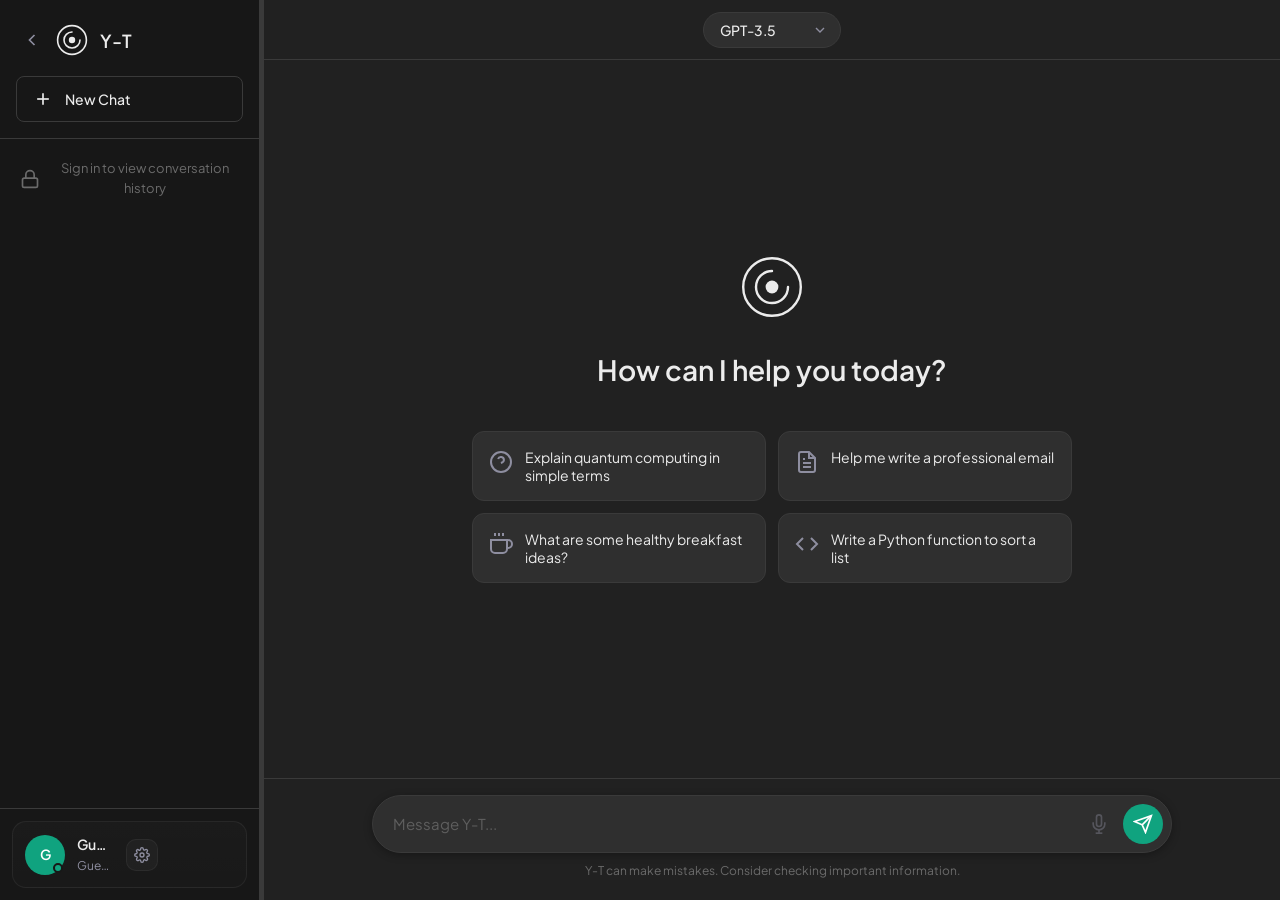
==== chat.html @ 51014985 "Initial commit for yt-101 project" ====
<!DOCTYPE html>
<html lang="en">

<head>
    <meta charset="UTF-8">
    <meta name="viewport" content="width=device-width, initial-scale=1.0">
    <title>Y-T - Your Intelligent Assistant</title>
    <link rel="stylesheet" href="styles.css">
    <link rel="preconnect" href="https://fonts.googleapis.com">
    <link rel="preconnect" href="https://fonts.gstatic.com" crossorigin>
    <link href="https://fonts.googleapis.com/css2?family=Inter:wght@300;400;500;600;700&display=swap" rel="stylesheet">
</head>

<body>
    <div class="chat-container">
        <!-- Sidebar -->
        <aside id="sidebar" class="sidebar">
            <div class="sidebar-header">
                <div class="sidebar-top-row">
                    <button id="close-sidebar" class="btn-icon close-sidebar-btn" title="Close sidebar">
                        <svg width="20" height="20" viewBox="0 0 24 24" fill="none" stroke="currentColor"
                            stroke-width="2">
                            <polyline points="15 18 9 12 15 6"></polyline>
                        </svg>
                    </button>
                    <div class="logo">
                        <svg width="32" height="32" viewBox="0 0 40 40" fill="none">
                            <circle cx="20" cy="20" r="18" stroke="currentColor" stroke-width="2" />
                            <path d="M20 10C14.48 10 10 14.48 10 20C10 25.52 14.48 30 20 30C25.52 30 30 25.52 30 20"
                                stroke="currentColor" stroke-width="2" stroke-linecap="round" />
                            <circle cx="20" cy="20" r="4" fill="currentColor" />
                        </svg>
                        <span>Y-T</span>
                    </div>
                </div>
                <button id="new-chat-btn" class="btn btn-new-chat">
                    <svg width="20" height="20" viewBox="0 0 24 24" fill="none" stroke="currentColor" stroke-width="2">
                        <line x1="12" y1="5" x2="12" y2="19"></line>
                        <line x1="5" y1="12" x2="19" y2="12"></line>
                    </svg>
                    <span>New Chat</span>
                </button>
            </div>

            <div class="sidebar-conversations" id="conversations-list">
                <!-- Conversations will be dynamically inserted here -->
            </div>

            <div class="sidebar-footer">
                <div class="user-profile">
                    <div class="user-profile-main">
                        <div class="avatar-container">
                            <div class="avatar" id="user-avatar">
                                <span id="avatar-initials">U</span>
                            </div>
                            <div class="status-indicator online"></div>
                        </div>
                        <div class="user-info">
                            <span class="user-name" id="user-name">User</span>
                            <span class="user-email" id="user-email">user@example.com</span>
                        </div>
                    </div>
                    <div class="user-actions">
                        <button id="profile-settings-btn" class="btn-icon" title="Profile settings">
                            <svg width="20" height="20" viewBox="0 0 24 24" fill="none" stroke="currentColor"
                                stroke-width="2">
                                <circle cx="12" cy="12" r="3"></circle>
                                <path d="M19.4 15a1.65 1.65 0 0 0 .33 1.82l.06.06a2 2 0 1 1-2.83 2.83l-.06-.06a1.65 1.65 0 0 0-1.82-.33 1.65 1.65 0 0 0-1 1.51V21a2 2 0 1 1-4 0v-.09a1.65 1.65 0 0 0-1-1.51 1.65 1.65 0 0 0-1.82.33l-.06.06a2 2 0 1 1-2.83-2.83l.06-.06a1.65 1.65 0 0 0 .33-1.82 1.65 1.65 0 0 0-1.51-1H3a2 2 0 1 1 0-4h.09a1.65 1.65 0 0 0 1.51-1 1.65 1.65 0 0 0-.33-1.82l-.06-.06a2 2 0 1 1 2.83-2.83l.06.06a1.65 1.65 0 0 0 1.82.33h.01a1.65 1.65 0 0 0 1-1.51V3a2 2 0 1 1 4 0v.09a1.65 1.65 0 0 0 1 1.51 1.65 1.65 0 0 0 1.82-.33l.06-.06a2 2 0 1 1 2.83 2.83l-.06.06a1.65 1.65 0 0 0-.33 1.82v.01a1.65 1.65 0 0 0 1.51 1H21a2 2 0 1 1 0 4h-.09a1.65 1.65 0 0 0-1.51 1z"></path>
                            </svg>
                        </button>
                    </div>
                </div>
            </div>
        </aside>

        <!-- Sidebar Resize Handle -->
        <div id="sidebar-resize" class="sidebar-resize"></div>

        <!-- Mobile Menu Toggle -->
        <button id="menu-toggle" class="menu-toggle">
            <svg width="24" height="24" viewBox="0 0 24 24" fill="none" stroke="currentColor" stroke-width="2">
                <line x1="3" y1="12" x2="21" y2="12"></line>
                <line x1="3" y1="6" x2="21" y2="6"></line>
                <line x1="3" y1="18" x2="21" y2="18"></line>
            </svg>
        </button>
        

        <!-- Open Sidebar Button (shown when sidebar is collapsed) -->
        <button id="open-sidebar" class="open-sidebar-btn hidden">
            <svg width="24" height="24" viewBox="0 0 24 24" fill="none" stroke="currentColor" stroke-width="2">
                <polyline points="9 18 15 12 9 6"></polyline>
            </svg>
        </button>

        <!-- Settings Modal -->
        <div id="settings-modal" class="modal-overlay hidden">
            <div class="modal">
                <div class="modal-header">
                    <h2>Settings</h2>
                    <button id="close-settings" class="btn-icon modal-close" title="Close">
                        <svg width="20" height="20" viewBox="0 0 24 24" fill="none" stroke="currentColor"
                            stroke-width="2">
                            <line x1="18" y1="6" x2="6" y2="18"></line>
                            <line x1="6" y1="6" x2="18" y2="18"></line>
                        </svg>
                    </button>
                </div>
                <div class="modal-content">
                    <div class="settings-section">
                        <h3>Profile</h3>
                        <div class="settings-avatar-edit">
                            <div class="avatar-container">
                                <div class="avatar avatar-large" id="settings-avatar">
                                    <span id="settings-avatar-initials">U</span>
                                    <img id="settings-avatar-img" class="hidden" src="" alt="Profile">
                                </div>
                                <div class="status-indicator online"></div>
                            </div>
                            <div class="avatar-edit-info">
                                <p>Your avatar is generated from your name or upload a photo</p>
                                <div class="avatar-buttons">
                                    <button class="btn btn-secondary btn-sm" id="upload-avatar-btn">
                                        <svg width="14" height="14" viewBox="0 0 24 24" fill="none" stroke="currentColor" stroke-width="2"><path d="M21 15v4a2 2 0 0 1-2 2H5a2 2 0 0 1-2-2v-4"></path><polyline points="17 8 12 3 7 8"></polyline><line x1="12" y1="3" x2="12" y2="15"></line></svg>
                                        Upload
                                    </button>
                                    <button class="btn btn-secondary btn-sm" id="remove-avatar-btn">Remove</button>
                                </div>
                                <input type="file" id="avatar-input" accept="image/*" class="hidden">
                            </div>
                        </div>
                        <div class="form-group">
                            <label for="settings-name">Display Name</label>
                            <input type="text" id="settings-name" placeholder="Enter your name" maxlength="50">
                        </div>
                        <div class="form-group">
                            <label for="settings-email">Email</label>
                            <input type="email" id="settings-email" placeholder="Enter your email" maxlength="100">
                        </div>
                        <div class="form-group">
                            <label for="settings-bio">Bio</label>
                            <textarea id="settings-bio" placeholder="Tell us about yourself..." maxlength="200" rows="3"></textarea>
                        </div>
                        <div class="form-group">
                            <label for="settings-role">Role</label>
                            <input type="text" id="settings-role" placeholder="Developer, Student, Designer..." maxlength="50">
                        </div>
                        <div class="form-group">
                            <label for="settings-location">Location</label>
                            <input type="text" id="settings-location" placeholder="City, Country" maxlength="100">
                        </div>
                        <div class="form-group">
                            <label for="settings-status">Active Status</label>
                            <select id="settings-status">
                                <option value="online">Online</option>
                                <option value="away">Away</option>
                                <option value="dnd">Do Not Disturb</option>
                                <option value="offline">Invisible</option>
                            </select>
                        </div>
                        <div class="settings-social-links">
                            <h4>Social Links</h4>
                            <div class="social-input-group">
                                <div class="social-input">
                                    <svg width="16" height="16" viewBox="0 0 24 24" fill="none" stroke="currentColor" stroke-width="2"><path d="M22 19a2 2 0 0 1-2 2H4a2 2 0 0 1-2-2V5a2 2 0 0 1 2-2h5l2 3h9a2 2 0 0 1 2 2z"></path></svg>
                                    <input type="text" id="settings-website" placeholder="Website URL">
                                </div>
                                <div class="social-input">
                                    <svg width="16" height="16" viewBox="0 0 24 24" fill="none" stroke="currentColor" stroke-width="2"><path d="M9 19c-5 1.5-5-2.5-7-3m14 6v-3.87a3.37 3.37 0 0 0-.94-2.61c3.14-.35 6.44-1.54 6.44-7A5.44 5.44 0 0 0 20 4.77 5.07 5.07 0 0 0 19.91 1S18.73.65 16 2.48a13.38 13.38 0 0 0-7 0C6.27.65 5.09 1 5.09 1A5.07 5.07 0 0 0 5 4.77a5.44 5.44 0 0 0-1.5 3.78c0 5.42 3.3 6.61 6.44 7A3.37 3.37 0 0 0 9 18.13V22"></path></svg>
                                    <input type="text" id="settings-github" placeholder="GitHub Username">
                                </div>
                                <div class="social-input">
                                    <svg width="16" height="16" viewBox="0 0 24 24" fill="none" stroke="currentColor" stroke-width="2"><path d="M23 3a10.9 10.9 0 0 1-3.14 1.53 4.48 4.48 0 0 0-7.86 3v1A10.66 10.66 0 0 1 3 4s-4 9 5 13a11.64 11.64 0 0 1-7 2c9 5 20 0 20-11.5a4.5 4.5 0 0 0-.08-.83A7.72 7.72 0 0 0 23 3z"></path></svg>
                                    <input type="text" id="settings-twitter" placeholder="Twitter Username">
                                </div>
                            </div>
                        </div>
                    </div>
                    <div class="settings-section">
                        <h3>Preferences</h3>
                        <div class="form-group">
                            <label for="settings-theme">Theme</label>
                            <select id="settings-theme">
                                <option value="dark">Dark</option>
                                <option value="light">Light</option>
                                <option value="system">System</option>
                            </select>
                        </div>
                        <div class="form-group">
                            <label for="settings-language">Language</label>
                            <select id="settings-language">
                                <option value="en">English</option>
                                <option value="es">EspaÃ±ol</option>
                                <option value="fr">FranÃ§ais</option>
                                <option value="de">Deutsch</option>
                                <option value="zh">ä¸­æ–‡</option>
                            </select>
                        </div>
                        <div class="form-group">
                            <label for="settings-font-size">Font Size</label>
                            <select id="settings-font-size">
                                <option value="small">Small</option>
                                <option value="medium" selected>Medium</option>
                                <option value="large">Large</option>
                            </select>
                        </div>
                        <div class="form-group checkbox-group">
                            <label class="checkbox-label">
                                <input type="checkbox" id="settings-enter-send" checked>
                                <span>Press Enter to send</span>
                            </label>
                        </div>
                        <div class="form-group">
                            <label for="settings-model">Default Model</label>
                            <select id="settings-model">
                                <option value="gpt-4">GPT-4</option>
                                <option value="gpt-3.5" selected>GPT-3.5 Turbo</option>
                            </select>
                        </div>
                        <div class="form-group">
                            <label for="settings-tone">Response Style</label>
                            <select id="settings-tone">
                                <option value="balanced">Balanced</option>
                                <option value="concise">Concise</option>
                                <option value="detailed">Detailed</option>
                            </select>
                        </div>
                    </div>
                    <div class="settings-section">
                        <h3>Privacy & Data</h3>
                        <div class="form-group checkbox-group">
                            <label class="checkbox-label">
                                <input type="checkbox" id="settings-save-history" checked>
                                <span>Save history on this device</span>
                            </label>
                        </div>
                        <div class="form-group checkbox-group">
                            <label class="checkbox-label">
                                <input type="checkbox" id="settings-compact-profile">
                                <span>Use compact profile display</span>
                            </label>
                        </div>
                        <div class="data-actions">
                            <button id="export-data-btn" class="btn btn-secondary">
                                <svg width="16" height="16" viewBox="0 0 24 24" fill="none" stroke="currentColor" stroke-width="2"><path d="M21 15v4a2 2 0 0 1-2 2H5a2 2 0 0 1-2-2v-4"></path><polyline points="7 10 12 15 17 10"></polyline><line x1="12" y1="15" x2="12" y2="3"></line></svg>
                                Export Data
                            </button>
                            <button id="clear-history-btn" class="btn btn-secondary danger-text">
                                <svg width="16" height="16" viewBox="0 0 24 24" fill="none" stroke="currentColor" stroke-width="2"><polyline points="3 6 5 6 21 6"></polyline><path d="M19 6v14a2 2 0 0 1-2 2H7a2 2 0 0 1-2-2V6m3 0V4a2 2 0 0 1 2-2h4a2 2 0 0 1 2 2v2"></path><line x1="10" y1="11" x2="10" y2="17"></line><line x1="14" y1="11" x2="14" y2="17"></line></svg>
                                Clear History
                            </button>
                        </div>
                    </div>
                    <div class="settings-section">
                        <h3>Account</h3>
                        <div class="account-info">
                            <p><strong>Account Type:</strong> <span id="settings-account-type">Free Plan</span></p>
                            <p><strong>Member Since:</strong> <span id="settings-member-since">-</span></p>
                            <p><strong>Status:</strong> <span class="status-badge status-active">Active</span></p>
                        </div>
                        <button id="delete-account-btn" class="btn btn-secondary danger-btn" style="margin-top: 16px; width: 100%;">Delete Account</button>
                    </div>
                </div>
                <div class="modal-footer">
                    <button id="cancel-settings" class="btn btn-secondary">Cancel</button>
                    <button id="save-settings" class="btn btn-primary">Save Changes</button>
                </div>
            </div>
        </div>

        <!-- Main Chat Area -->
        <main class="main-content">
            <!-- Header -->
            <header class="chat-header">
                <div class="model-selector">
                    <select id="model-select">
                        <option value="gpt-4">GPT-4</option>
                        <option value="gpt-3.5" selected>GPT-3.5</option>
                        <option value="gpt-4-vision">GPT-4 Vision</option>
                        <option value="gpt-3">GPT-3</option>
                        <option value="llama-2">Llama 2</option>
                        <option value="gemini-pro">Gemini Pro</option>
                        <option value="mistral">Mistral</option>
                    </select>
                </div>
            </header>

            <!-- Chat Messages -->
            <div class="chat-messages" id="chat-messages">
                <!-- Welcome State -->
                <div id="welcome-state" class="welcome-state">
                    <div class="welcome-icon">
                        <svg width="64" height="64" viewBox="0 0 40 40" fill="none">
                            <circle cx="20" cy="20" r="18" stroke="currentColor" stroke-width="1.5" />
                            <path d="M20 10C14.48 10 10 14.48 10 20C10 25.52 14.48 30 20 30C25.52 30 30 25.52 30 20"
                                stroke="currentColor" stroke-width="1.5" stroke-linecap="round" />
                            <circle cx="20" cy="20" r="4" fill="currentColor" />
                        </svg>
                    </div>
                    <h2>How can I help you today?</h2>
                    <div class="suggestion-cards">
                        <button class="suggestion-card" data-prompt="Explain quantum computing in simple terms">
                            <svg width="24" height="24" viewBox="0 0 24 24" fill="none" stroke="currentColor"
                                stroke-width="2">
                                <circle cx="12" cy="12" r="10"></circle>
                                <path d="M9.09 9a3 3 0 0 1 5.83 1c0 2-3 3-3 3"></path>
                                <line x1="12" y1="17" x2="12.01" y2="17"></line>
                            </svg>
                            <span>Explain quantum computing in simple terms</span>
                        </button>
                        <button class="suggestion-card" data-prompt="Help me write a professional email">
                            <svg width="24" height="24" viewBox="0 0 24 24" fill="none" stroke="currentColor"
                                stroke-width="2">
                                <path d="M14 2H6a2 2 0 0 0-2 2v16a2 2 0 0 0 2 2h12a2 2 0 0 0 2-2V8z"></path>
                                <polyline points="14 2 14 8 20 8"></polyline>
                                <line x1="16" y1="13" x2="8" y2="13"></line>
                                <line x1="16" y1="17" x2="8" y2="17"></line>
                                <polyline points="10 9 9 9 8 9"></polyline>
                            </svg>
                            <span>Help me write a professional email</span>
                        </button>
                        <button class="suggestion-card" data-prompt="What are some healthy breakfast ideas?">
                            <svg width="24" height="24" viewBox="0 0 24 24" fill="none" stroke="currentColor"
                                stroke-width="2">
                                <path d="M18 8h1a4 4 0 0 1 0 8h-1"></path>
                                <path d="M2 8h16v9a4 4 0 0 1-4 4H6a4 4 0 0 1-4-4V8z"></path>
                                <line x1="6" y1="1" x2="6" y2="4"></line>
                                <line x1="10" y1="1" x2="10" y2="4"></line>
                                <line x1="14" y1="1" x2="14" y2="4"></line>
                            </svg>
                            <span>What are some healthy breakfast ideas?</span>
                        </button>
                        <button class="suggestion-card" data-prompt="Write a Python function to sort a list">
                            <svg width="24" height="24" viewBox="0 0 24 24" fill="none" stroke="currentColor"
                                stroke-width="2">
                                <polyline points="16 18 22 12 16 6"></polyline>
                                <polyline points="8 6 2 12 8 18"></polyline>
                            </svg>
                            <span>Write a Python function to sort a list</span>
                        </button>
                    </div>
                </div>

                <!-- Messages Container -->
                <div id="messages-container" class="messages-container hidden">
                    <!-- Messages will be dynamically inserted here -->
                </div>
            </div>

            <!-- Input Area -->
            <div class="input-area">
                <div class="input-container">
                    <textarea id="message-input" placeholder="Message Y-T..." rows="1"
                        aria-label="Message input"></textarea>
                    <div class="input-actions">
                        <button id="mic-btn" class="btn-icon" title="Voice input" disabled>
                            <svg width="20" height="20" viewBox="0 0 24 24" fill="none" stroke="currentColor"
                                stroke-width="2">
                                <path d="M12 1a3 3 0 0 0-3 3v8a3 3 0 0 0 6 0V4a3 3 0 0 0-3-3z"></path>
                                <path d="M19 10v2a7 7 0 0 1-14 0v-2"></path>
                                <line x1="12" y1="19" x2="12" y2="23"></line>
                                <line x1="8" y1="23" x2="16" y2="23"></line>
                            </svg>
                        </button>
                        <button id="send-btn" class="btn btn-send" title="Send message">
                            <svg width="20" height="20" viewBox="0 0 24 24" fill="none" stroke="currentColor"
                                stroke-width="2">
                                <line x1="22" y1="2" x2="11" y2="13"></line>
                                <polygon points="22 2 15 22 11 13 2 9 22 2"></polygon>
                            </svg>
                        </button>
                    </div>
                </div>
                <p class="disclaimer">Y-T can make mistakes. Consider checking important information.</p>
            </div>
        </main>
    </div>

    <script src="chat.js"></script>
</body>

</html>
---- styles.css ----
@import url('https://fonts.googleapis.com/css2?family=Plus+Jakarta+Sans:wght@300;400;500;600;700&display=swap');

/* ChatGPT Exact Design System */
:root {
    /* Exact ChatGPT Colors */
    --bg-sidebar: #171717;
    --bg-main: #212121;
    --bg-input: #2f2f2f;
    --bg-hover: #3a3a3a;
    --bg-card: #2f2f2f;
    --text-primary: #ececec;
    --text-secondary: #8e8ea0;
    --text-muted: #6b6b6b;
    --border-color: #3a3a3a;
    --accent-color: #10a37f;
    --accent-hover: #0d8a6a;
    --accent-light: rgba(16, 163, 127, 0.1);
    --shadow: 0 2px 8px rgba(0, 0, 0, 0.3);
    --shadow-lg: 0 4px 16px rgba(0, 0, 0, 0.4);
    --transition: all 0.2s ease;
    --font-family: 'Plus Jakarta Sans', sans-serif;
    --sidebar-width: 260px;
    --header-height: 60px;
    --bg-primary: #212121;
    --bg-secondary: #2f2f2f;
    --danger-color: #ef4444;
    --success-color: #10a37f;
}

/* Light theme */
[data-theme="light"] {
    --bg-sidebar: #f5f5f5;
    --bg-main: #ffffff;
    --bg-input: #f0f0f0;
    --bg-hover: #e8e8e8;
    --bg-card: #f0f0f0;
    --text-primary: #1a1a1a;
    --text-secondary: #666666;
    --text-muted: #999999;
    --border-color: #e0e0e0;
    --accent-color: #10a37f;
    --accent-hover: #0d8a6a;
    --accent-light: rgba(16, 163, 127, 0.1);
    --shadow: 0 2px 8px rgba(0, 0, 0, 0.1);
    --shadow-lg: 0 4px 16px rgba(0, 0, 0, 0.15);
    --bg-primary: #ffffff;
    --bg-secondary: #f4f4f4;
    --danger-color: #ef4444;
    --success-color: #10a37f;
}

/* Reset & Base */
*,
*::before,
*::after {
    box-sizing: border-box;
    margin: 0;
    padding: 0;
}

html {
    font-size: 16px;
    -webkit-font-smoothing: antialiased;
    -moz-osx-font-smoothing: grayscale;
}

body {
    font-family: var(--font-family);
    background-color: var(--bg-main);
    color: var(--text-primary);
    line-height: 1.5;
    min-height: 100vh;
}

/* Chat Container */
.chat-container {
    display: flex;
    height: 100vh;
    overflow: hidden;
}

/* Utility Classes */
.hidden {
    display: none !important;
}

/* Buttons */
.btn {
    display: inline-flex;
    align-items: center;
    justify-content: center;
    gap: 8px;
    padding: 10px 20px;
    border: none;
    border-radius: 8px;
    font-family: var(--font-family);
    font-size: 14px;
    font-weight: 500;
    cursor: pointer;
    transition: var(--transition);
    outline: none;
}

.btn-primary {
    background-color: var(--accent-color);
    color: white;
    width: 100%;
}

.btn-primary:hover {
    background-color: var(--accent-hover);
}

/* New Chat Button - ChatGPT Style */
.btn-new-chat {
    display: flex;
    align-items: center;
    gap: 12px;
    padding: 12px 16px;
    background-color: transparent;
    color: var(--text-primary);
    border: 1px solid var(--border-color);
    border-radius: 8px;
    font-size: 14px;
    font-weight: 500;
    cursor: pointer;
    transition: var(--transition);
    width: 100%;
    justify-content: flex-start;
}

.btn-new-chat:hover {
    background-color: var(--bg-hover);
}

.btn-new-chat svg {
    flex-shrink: 0;
}

.btn-send {
    background-color: var(--accent-color);
    color: white;
    padding: 10px;
    border-radius: 50%;
    width: 40px;
    height: 40px;
    display: flex;
    align-items: center;
    justify-content: center;
    transition: var(--transition);
}

.btn-send:hover {
    background-color: var(--accent-hover);
}

.btn-send:disabled {
    background-color: var(--bg-hover);
    color: var(--text-secondary);
    cursor: not-allowed;
}

.btn-icon {
    display: inline-flex;
    align-items: center;
    justify-content: center;
    width: 36px;
    height: 36px;
    border: none;
    border-radius: 8px;
    background: transparent;
    color: var(--text-secondary);
    cursor: pointer;
    transition: var(--transition);
}

.btn-icon:hover {
    background-color: var(--bg-hover);
    color: var(--text-primary);
}

/* Auth Container */
.auth-container {
    display: flex;
    align-items: center;
    justify-content: center;
    min-height: 100vh;
    padding: 20px;
    background-color: var(--bg-main);
}

.auth-form {
    width: 100%;
    max-width: 400px;
    padding: 40px;
    background-color: var(--bg-card);
    border-radius: 16px;
    box-shadow: var(--shadow-lg);
}

.auth-logo {
    display: flex;
    align-items: center;
    justify-content: center;
    gap: 12px;
    margin-bottom: 32px;
    color: var(--text-primary);
}

.auth-logo h1 {
    font-size: 24px;
    font-weight: 600;
    color: var(--text-primary);
}

.auth-form h2 {
    font-size: 24px;
    font-weight: 600;
    margin-bottom: 8px;
    text-align: center;
    color: var(--text-primary);
}

.auth-subtitle {
    color: var(--text-secondary);
    text-align: center;
    margin-bottom: 32px;
    font-size: 14px;
}

.form {
    display: flex;
    flex-direction: column;
    gap: 20px;
}

.form-group {
    display: flex;
    flex-direction: column;
    gap: 8px;
}

.form-group label {
    font-size: 14px;
    font-weight: 500;
    color: var(--text-secondary);
}

.form-group input {
    padding: 12px 16px;
    border: 1px solid var(--border-color);
    border-radius: 8px;
    background-color: var(--bg-input);
    color: var(--text-primary);
    font-family: var(--font-family);
    font-size: 14px;
    transition: var(--transition);
    outline: none;
}

.form-group input:focus {
    border-color: var(--accent-color);
    box-shadow: 0 0 0 3px var(--accent-light);
}

.form-group input::placeholder {
    color: var(--text-muted);
}

.auth-switch {
    text-align: center;
    margin-top: 24px;
    font-size: 14px;
    color: var(--text-secondary);
}

.auth-switch a {
    color: var(--accent-color);
    text-decoration: none;
    font-weight: 500;
}

.auth-switch a:hover {
    text-decoration: underline;
}

/* Sidebar - ChatGPT Style */
.sidebar {
    width: var(--sidebar-width);
    background-color: var(--bg-sidebar);
    display: flex;
    flex-direction: column;
    border-right: 1px solid var(--border-color);
    transition: var(--transition);
    z-index: 100;
}

.sidebar-header {
    padding: 16px;
    display: flex;
    flex-direction: column;
    gap: 12px;
    border-bottom: 1px solid var(--border-color);
}

.sidebar-top-row {
    display: flex;
    align-items: center;
    gap: 8px;
}

.close-sidebar-btn {
    display: flex;
    align-items: center;
    justify-content: center;
    width: 32px;
    height: 32px;
    padding: 0;
}

.logo {
    display: flex;
    align-items: center;
    gap: 12px;
    color: var(--text-primary);
    font-size: 18px;
    font-weight: 600;
    padding: 8px 0;
    flex: 1;
}

.logo svg {
    color: var(--text-primary);
}

.sidebar-conversations {
    flex: 1;
    overflow-y: auto;
    padding: 8px;
}

.conversation-group {
    margin-bottom: 16px;
}

.conversation-group-title {
    font-size: 12px;
    font-weight: 500;
    color: var(--text-secondary);
    text-transform: uppercase;
    letter-spacing: 0.5px;
    padding: 8px 12px;
}

.conversation-item {
    display: flex;
    align-items: center;
    gap: 12px;
    padding: 10px 12px;
    border-radius: 8px;
    cursor: pointer;
    transition: var(--transition);
    color: var(--text-primary);
    font-size: 14px;
}

.conversation-item:hover {
    background-color: var(--bg-hover);
}

.conversation-item.active {
    background-color: var(--bg-hover);
}

.conversation-item svg {
    flex-shrink: 0;
    color: var(--text-secondary);
}

.conversation-item-text {
    flex: 1;
    overflow: hidden;
    text-overflow: ellipsis;
    white-space: nowrap;
}

.conversation-item-delete {
    opacity: 0;
    transition: var(--transition);
}

.conversation-item:hover .conversation-item-delete {
    opacity: 1;
}

.conversation-item-delete:hover {
    color: #ef4444;
}

.sidebar-footer {
    padding: 12px;
    border-top: 1px solid var(--border-color);
}

.user-profile {
    display: flex;
    justify-content: space-between;
    align-items: center;
    padding: 12px;
    border-radius: 14px;
    cursor: pointer;
    transition: var(--transition);
    background: linear-gradient(180deg, rgba(255, 255, 255, 0.02), rgba(255, 255, 255, 0.01));
    border: 1px solid rgba(255, 255, 255, 0.06);
    position: relative;
    overflow: hidden;
    gap: 12px;
}

.user-profile-main {
    display: flex;
    align-items: center;
    gap: 12px;
    min-width: 0;
}

.user-info {
    display: flex;
    flex-direction: column;
    gap: 2px;
    min-width: 0;
}

.user-name {
    font-size: 14px;
    font-weight: 600;
    color: var(--text-primary);
    overflow: hidden;
    text-overflow: ellipsis;
    white-space: nowrap;
}

.user-email {
    font-size: 12px;
    color: var(--text-secondary);
    overflow: hidden;
    text-overflow: ellipsis;
    white-space: nowrap;
}

.avatar-container {
    position: relative;
    flex-shrink: 0;
}

.avatar {
    width: 40px;
    height: 40px;
    border-radius: 50%;
    background-color: var(--accent-color);
    display: flex;
    align-items: center;
    justify-content: center;
    font-size: 14px;
    font-weight: 600;
    color: white;
    flex-shrink: 0;
    border: 2px solid transparent;
    transition: var(--transition);
}

.status-indicator {
    position: absolute;
    bottom: 2px;
    right: 2px;
    width: 10px;
    height: 10px;
    border-radius: 50%;
    border: 2px solid var(--bg-sidebar);
}

.status-indicator.online {
    background-color: #10a37f;
}

.user-plan {
    font-size: 12px;
    color: var(--accent-color);
    background: rgba(16, 163, 127, 0.12);
    border: 1px solid rgba(16, 163, 127, 0.18);
    border-radius: 999px;
    padding: 2px 8px;
    white-space: nowrap;
}

.user-actions {
    display: grid;
    grid-template-columns: repeat(3, 32px);
    gap: 6px;
    align-items: center;
    justify-content: end;
}

.user-profile .btn-icon {
    width: 32px;
    height: 32px;
    border-radius: 10px;
    background: rgba(255, 255, 255, 0.03);
    border: 1px solid rgba(255, 255, 255, 0.05);
}

.user-profile .btn-icon svg {
    width: 16px;
    height: 16px;
}

.user-profile .btn-icon:hover {
    background: rgba(255, 255, 255, 0.08);
}

[data-theme="light"] .user-profile {
    background: linear-gradient(180deg, rgba(0, 0, 0, 0.02), rgba(0, 0, 0, 0.01));
    border-color: rgba(0, 0, 0, 0.08);
}

[data-theme="light"] .user-profile .btn-icon {
    background: rgba(0, 0, 0, 0.03);
    border-color: rgba(0, 0, 0, 0.06);
}

[data-theme="light"] .user-profile .btn-icon:hover {
    background: rgba(0, 0, 0, 0.07);
}

/* Menu Toggle (Mobile) */
.menu-toggle {
    display: none;
    position: fixed;
    top: 16px;
    left: 16px;
    z-index: 200;
    width: 40px;
    height: 40px;
    border: none;
    border-radius: 8px;
    background-color: var(--bg-input);
    color: var(--text-primary);
    cursor: pointer;
    box-shadow: var(--shadow);
    transition: var(--transition);
}

.menu-toggle:hover {
    background-color: var(--bg-hover);
}

/* Main Content */
.main-content {
    flex: 1;
    display: flex;
    flex-direction: column;
    position: relative;
}

/* Chat Header - ChatGPT Style */
.chat-header {
    height: var(--header-height);
    display: flex;
    align-items: center;
    justify-content: center;
    padding: 0 20px;
    border-bottom: 1px solid var(--border-color);
}

.model-selector {
    position: relative;
}

.model-selector select {
    padding: 8px 36px 8px 16px;
    border: 1px solid var(--border-color);
    border-radius: 9999px;
    background-color: var(--bg-input);
    color: var(--text-primary);
    font-family: var(--font-family);
    font-size: 14px;
    font-weight: 500;
    cursor: pointer;
    outline: none;
    appearance: none;
    background-image: url("data:image/svg+xml,%3Csvg xmlns='http://www.w3.org/2000/svg' width='16' height='16' viewBox='0 0 24 24' fill='none' stroke='%238e8ea0' stroke-width='2'%3E%3Cpolyline points='6 9 12 15 18 9'%3E%3C/polyline%3E%3C/svg%3E");
    background-repeat: no-repeat;
    background-position: right 12px center;
    transition: var(--transition);
}

.model-selector select:hover {
    border-color: var(--text-secondary);
}

.model-selector select:focus {
    border-color: var(--accent-color);
}

/* Chat Messages */
.chat-messages {
    flex: 1;
    overflow-y: auto;
    padding: 20px;
    display: flex;
    flex-direction: column;
}

/* Welcome State - ChatGPT Style */
.welcome-state {
    flex: 1;
    display: flex;
    flex-direction: column;
    align-items: center;
    justify-content: center;
    padding: 40px 20px;
    max-width: 800px;
    margin: 0 auto;
    width: 100%;
}

.welcome-icon {
    color: var(--text-primary);
    margin-bottom: 24px;
}

.welcome-state h2 {
    font-size: 28px;
    font-weight: 600;
    margin-bottom: 40px;
    text-align: center;
    color: var(--text-primary);
}

.suggestion-cards {
    display: grid;
    grid-template-columns: repeat(2, 1fr);
    gap: 12px;
    width: 100%;
    max-width: 600px;
}

.suggestion-card {
    display: flex;
    align-items: flex-start;
    gap: 12px;
    padding: 16px;
    background-color: var(--bg-card);
    border: 1px solid var(--border-color);
    border-radius: 12px;
    cursor: pointer;
    transition: var(--transition);
    text-align: left;
    color: var(--text-primary);
    font-family: var(--font-family);
    font-size: 14px;
}

.suggestion-card:hover {
    background-color: var(--bg-hover);
    border-color: var(--text-secondary);
}

.suggestion-card svg {
    flex-shrink: 0;
    color: var(--text-secondary);
    margin-top: 2px;
}

/* Messages Container */
.messages-container {
    max-width: 800px;
    margin: 0 auto;
    width: 100%;
    padding-bottom: 20px;
}

.message {
    display: flex;
    gap: 16px;
    margin-bottom: 24px;
    animation: fadeIn 0.3s ease;
}

@keyframes fadeIn {
    from {
        opacity: 0;
        transform: translateY(10px);
    }

    to {
        opacity: 1;
        transform: translateY(0);
    }
}

.message-avatar {
    width: 36px;
    height: 36px;
    border-radius: 50%;
    display: flex;
    align-items: center;
    justify-content: center;
    flex-shrink: 0;
}

.message.user .message-avatar {
    background-color: var(--accent-color);
    color: white;
}

.message.ai .message-avatar {
    background-color: var(--accent-color);
    color: white;
}

.message-content {
    flex: 1;
    min-width: 0;
}

.message-role {
    font-size: 13px;
    font-weight: 600;
    margin-bottom: 6px;
    color: var(--text-secondary);
}

.message-text {
    font-size: 15px;
    line-height: 1.6;
    white-space: pre-wrap;
    word-break: break-word;
}

.message-text p {
    margin-bottom: 12px;
}

.message-text p:last-child {
    margin-bottom: 0;
}

.message-text code {
    background-color: var(--bg-card);
    padding: 2px 6px;
    border-radius: 4px;
    font-family: 'SF Mono', 'Fira Code', monospace;
    font-size: 13px;
}

.message-text pre {
    background-color: var(--bg-card);
    padding: 16px;
    border-radius: 8px;
    overflow-x: auto;
    margin: 12px 0;
}

.message-text pre code {
    background: none;
    padding: 0;
}

/* Typing Indicator */
.typing-indicator {
    display: flex;
    gap: 4px;
    padding: 8px 0;
}

.typing-indicator span {
    width: 8px;
    height: 8px;
    background-color: var(--text-muted);
    border-radius: 50%;
    animation: typing 1.4s infinite ease-in-out;
}

.typing-indicator span:nth-child(1) {
    animation-delay: 0s;
}

.typing-indicator span:nth-child(2) {
    animation-delay: 0.2s;
}

.typing-indicator span:nth-child(3) {
    animation-delay: 0.4s;
}

@keyframes typing {

    0%,
    60%,
    100% {
        transform: translateY(0);
    }

    30% {
        transform: translateY(-8px);
    }
}

/* Input Area - ChatGPT Style */
.input-area {
    padding: 16px 20px 20px;
    background-color: var(--bg-main);
    border-top: 1px solid var(--border-color);
}

.input-container {
    max-width: 800px;
    margin: 0 auto;
    display: flex;
    align-items: center;
    gap: 12px;
    background-color: var(--bg-input);
    border: 1px solid var(--border-color);
    border-radius: 9999px;
    padding: 8px 8px 8px 20px;
    transition: var(--transition);
    box-shadow: var(--shadow);
}

.input-container:focus-within {
    border-color: var(--accent-color);
    box-shadow: 0 0 0 3px var(--accent-light), var(--shadow);
}

.input-container textarea {
    flex: 1;
    border: none;
    background: transparent;
    color: var(--text-primary);
    font-family: var(--font-family);
    font-size: 15px;
    resize: none;
    outline: none;
    max-height: 200px;
    line-height: 1.5;
    padding: 8px 0;
    min-height: 24px;
}

.input-container textarea::placeholder {
    color: var(--text-muted);
    font-style: normal;
    opacity: 0.8;
}

.input-container textarea::-webkit-scrollbar {
    width: 4px;
}

.input-container textarea::-webkit-scrollbar-thumb {
    background-color: var(--border-color);
    border-radius: 2px;
}

.input-actions {
    display: flex;
    gap: 6px;
    align-items: center;
    flex-shrink: 0;
}

.disclaimer {
    text-align: center;
    font-size: 12px;
    color: var(--text-muted);
    margin-top: 10px;
    line-height: 1.4;
}

/* Enhanced button styles for input actions */
.input-actions .btn-icon {
    width: 36px;
    height: 36px;
    border-radius: 50%;
    display: flex;
    align-items: center;
    justify-content: center;
    flex-shrink: 0;
}

.input-actions .btn-icon:disabled {
    opacity: 0.4;
    cursor: not-allowed;
}

.input-actions .btn-send {
    width: 40px;
    height: 40px;
    flex-shrink: 0;
    transition: var(--transition);
}

.input-actions .btn-send:hover:not(:disabled) {
    transform: scale(1.05);
}

.input-actions .btn-send:active:not(:disabled) {
    transform: scale(0.95);
}

/* Scrollbar */
::-webkit-scrollbar {
    width: 6px;
}

::-webkit-scrollbar-track {
    background: transparent;
}

::-webkit-scrollbar-thumb {
    background-color: var(--border-color);
    border-radius: 3px;
}

::-webkit-scrollbar-thumb:hover {
    background-color: var(--text-muted);
}

/* Guest Banner - Minimal Dark Style */
.guest-banner {
    background-color: var(--bg-card);
    color: var(--text-secondary);
    padding: 10px 20px;
    font-size: 13px;
    border-bottom: 1px solid var(--border-color);
}

.guest-banner-content {
    max-width: 800px;
    margin: 0 auto;
    display: flex;
    align-items: center;
    gap: 10px;
}

.guest-banner-content svg {
    flex-shrink: 0;
    color: var(--text-muted);
}

.guest-banner-content a {
    color: var(--accent-color);
    text-decoration: none;
    font-weight: 500;
}

.guest-banner-content a:hover {
    text-decoration: underline;
}

.guest-banner-close {
    background: none;
    border: none;
    color: var(--text-muted);
    font-size: 20px;
    cursor: pointer;
    margin-left: auto;
    flex-shrink: 0;
    line-height: 1;
    transition: var(--transition);
}

.guest-banner-close:hover {
    color: var(--text-primary);
}

/* Guest Notification */
.guest-notification {
    position: fixed;
    bottom: 100px;
    left: 50%;
    transform: translateX(-50%);
    background-color: var(--bg-card);
    color: var(--text-primary);
    padding: 12px 20px;
    border-radius: 8px;
    font-size: 14px;
    display: flex;
    align-items: center;
    gap: 12px;
    box-shadow: var(--shadow-lg);
    border: 1px solid var(--border-color);
    z-index: 1000;
    animation: slideUp 0.3s ease;
}

@keyframes slideUp {
    from {
        opacity: 0;
        transform: translateX(-50%) translateY(20px);
    }

    to {
        opacity: 1;
        transform: translateX(-50%) translateY(0);
    }
}

.guest-notification button {
    background: none;
    border: none;
    color: var(--text-secondary);
    font-size: 20px;
    cursor: pointer;
    margin-left: 8px;
}

.guest-notification button:hover {
    color: var(--text-primary);
}

/* Guest Sidebar Message */
.guest-sidebar-message {
    display: flex;
    align-items: center;
    gap: 10px;
    padding: 12px;
    color: var(--text-muted);
    font-size: 13px;
    text-align: center;
    justify-content: center;
}

.guest-sidebar-message svg {
    flex-shrink: 0;
}

/* Responsive Design */
@media (max-width: 768px) {
    .sidebar {
        position: fixed;
        left: -100%;
        top: 0;
        height: 100vh;
        box-shadow: var(--shadow-lg);
    }

    .sidebar.open {
        left: 0;
    }

    .menu-toggle {
        display: flex;
        align-items: center;
        justify-content: center;
    }

    .sidebar-overlay {
        display: none;
        position: fixed;
        top: 0;
        left: 0;
        right: 0;
        bottom: 0;
        background-color: rgba(0, 0, 0, 0.5);
        z-index: 99;
    }

    .sidebar-overlay.active {
        display: block;
    }

    .main-content {
        padding-top: 0;
    }

    .chat-header {
        padding-left: 60px;
    }

    .suggestion-cards {
        grid-template-columns: 1fr;
    }

    .welcome-state h2 {
        font-size: 24px;
    }

    .auth-form {
        padding: 24px;
    }
}

@media (max-width: 480px) {
    :root {
        --sidebar-width: 280px;
    }

    .input-area {
        padding: 12px 16px 16px;
    }

    .chat-messages {
        padding: 16px;
    }

    .message {
        gap: 12px;
    }

    .message-avatar {
        width: 32px;
        height: 32px;
    }
}

/* Mobile conversation item delete button always visible on mobile */
@media (max-width: 768px) {
    .conversation-item-delete {
        opacity: 1;
    }
}

/* Sidebar overlay for mobile */
.sidebar-overlay {
    display: none;
    position: fixed;
    top: 0;
    left: 0;
    right: 0;
    bottom: 0;
    background-color: rgba(0, 0, 0, 0.5);
    z-index: 99;
}

.sidebar-overlay.active {
    display: block;
}

/* Modal Overlay */
.modal-overlay {
    position: fixed;
    top: 0;
    left: 0;
    right: 0;
    bottom: 0;
    background-color: rgba(0, 0, 0, 0.6);
    display: flex;
    align-items: center;
    justify-content: center;
    z-index: 1000;
    animation: fadeIn 0.2s ease;
    padding: 20px;
}

.modal-overlay.hidden {
    display: none;
}

/* Modal */
.modal {
    background-color: var(--bg-card);
    border-radius: 16px;
    width: 100%;
    max-width: 520px;
    max-height: 90vh;
    display: flex;
    flex-direction: column;
    box-shadow: var(--shadow-lg);
    animation: slideUp 0.3s ease;
    overflow: hidden;
}

.modal-header {
    display: flex;
    align-items: center;
    justify-content: space-between;
    padding: 20px 24px;
    border-bottom: 1px solid var(--border-color);
}

.modal-header h2 {
    font-size: 18px;
    font-weight: 600;
    color: var(--text-primary);
    margin: 0;
}

.modal-close {
    width: 32px;
    height: 32px;
}

.modal-content {
    flex: 1;
    overflow-y: auto;
    padding: 24px;
}

.modal-footer {
    display: flex;
    justify-content: flex-end;
    gap: 12px;
    padding: 16px 24px;
    border-top: 1px solid var(--border-color);
}

/* Settings Sections */
.settings-section {
    margin-bottom: 28px;
}

.settings-section:last-child {
    margin-bottom: 0;
}

.settings-section h3 {
    font-size: 14px;
    font-weight: 600;
    color: var(--text-secondary);
    text-transform: uppercase;
    letter-spacing: 0.5px;
    margin-bottom: 16px;
    padding-bottom: 8px;
    border-bottom: 1px solid var(--border-color);
}

/* Settings Avatar */
.settings-avatar-edit {
    display: flex;
    align-items: center;
    gap: 20px;
    margin-bottom: 24px;
    padding: 20px;
    background-color: var(--bg-input);
    border-radius: 16px;
    border: 1px solid var(--border-color);
}

.avatar-large {
    width: 80px;
    height: 80px;
    font-size: 28px;
    flex-shrink: 0;
}

.avatar img {
    width: 100%;
    height: 100%;
    object-fit: cover;
    border-radius: 50%;
}

.avatar-edit-info {
    display: flex;
    flex-direction: column;
    gap: 12px;
}

.avatar-edit-info p {
    font-size: 13px;
    color: var(--text-secondary);
    margin: 0;
}

.avatar-buttons {
    display: flex;
    gap: 8px;
}

.btn-sm {
    padding: 6px 12px;
    font-size: 12px;
}

.hidden {
    display: none !important;
}

.avatar-edit-info p {
    font-size: 13px;
    color: var(--text-muted);
    margin: 0;
}

/* Account Info */
.account-info {
    background-color: var(--bg-input);
    border-radius: 12px;
    padding: 16px;
}

.account-info p {
    margin: 0 0 12px 0;
    font-size: 14px;
    color: var(--text-primary);
}

.account-info p:last-child {
    margin-bottom: 0;
}

.account-info strong {
    color: var(--text-secondary);
    font-weight: 500;
}

.status-badge {
    display: inline-block;
    padding: 4px 10px;
    border-radius: 9999px;
    font-size: 12px;
    font-weight: 500;
}

.status-active {
    background-color: rgba(16, 163, 127, 0.15);
    color: var(--accent-color);
}

/* Form Elements in Settings */
.settings-section .form-group {
    margin-bottom: 16px;
}

.settings-section .form-group:last-child {
    margin-bottom: 0;
}

.settings-section .form-group label {
    display: block;
    font-size: 13px;
    font-weight: 500;
    color: var(--text-secondary);
    margin-bottom: 6px;
}

.settings-section .form-group input,
.settings-section .form-group select,
.settings-section .form-group textarea {
    width: 100%;
    padding: 10px 14px;
    border: 1px solid var(--border-color);
    border-radius: 8px;
    background-color: var(--bg-input);
    color: var(--text-primary);
    font-family: var(--font-family);
    font-size: 14px;
    transition: var(--transition);
    outline: none;
}

.settings-section .form-group textarea {
    resize: vertical;
    min-height: 80px;
}

/* Checkbox Group */
.checkbox-group {
    display: flex;
    align-items: center;
    gap: 8px;
}

.checkbox-label {
    display: flex;
    align-items: center;
    gap: 10px;
    cursor: pointer;
    font-size: 14px;
    color: var(--text-primary);
}

.checkbox-label input[type="checkbox"] {
    width: 18px;
    height: 18px;
    cursor: pointer;
    accent-color: var(--accent-color);
}

/* Data Actions */
.data-actions {
    display: grid;
    grid-template-columns: 1fr 1fr;
    gap: 12px;
}

.danger-text {
    color: var(--danger-color) !important;
}

.danger-btn {
    border-color: var(--danger-color) !important;
    color: var(--danger-color) !important;
}

.danger-btn:hover {
    background-color: rgba(239, 68, 68, 0.1) !important;
}

/* Font Size Classes */
.font-small {
    font-size: 14px;
}

.font-medium {
    font-size: 16px;
}

.font-large {
    font-size: 18px;
}

.font-small .message-text { font-size: 13px; }
.font-medium .message-text { font-size: 15px; }
.font-large .message-text { font-size: 17px; }

/* Button Secondary */
.btn-secondary {
    background-color: transparent;
    color: var(--text-secondary);
    border: 1px solid var(--border-color);
}

.btn-secondary:hover {
    background-color: var(--bg-hover);
    color: var(--text-primary);
}

/* Animation */
@keyframes slideUp {
    from {
        opacity: 0;
        transform: translateY(20px);
    }
    to {
        opacity: 1;
        transform: translateY(0);
    }
}

/* Sidebar Resize Handle */
.sidebar-resize {
    width: 4px;
    background-color: var(--border-color);
    cursor: col-resize;
    transition: background-color 0.2s;
    flex-shrink: 0;
    position: relative;
    z-index: 50;
}

.sidebar-resize:hover,
.sidebar-resize.resizing {
    background-color: var(--accent-color);
}

.sidebar-resize::after {
    content: '';
    position: absolute;
    top: 0;
    left: -4px;
    width: 12px;
    height: 100%;
}

/* Sidebar collapsed state */
.sidebar.collapsed {
    width: 0 !important;
    overflow: hidden;
    border-right: none;
}

/* Open Sidebar Button */
.open-sidebar-btn {
    position: fixed;
    top: 16px;
    left: 16px;
    width: 40px;
    height: 40px;
    border: none;
    border-radius: 8px;
    background-color: var(--bg-input);
    color: var(--text-primary);
    cursor: pointer;
    display: flex;
    align-items: center;
    justify-content: center;
    z-index: 200;
    box-shadow: var(--shadow);
    transition: var(--transition);
}

.open-sidebar-btn:hover {
    background-color: var(--bg-hover);
}

/* Scrollbar Styles */
::-webkit-scrollbar {
    width: 6px;
}

::-webkit-scrollbar-track {
    background: transparent;
}

::-webkit-scrollbar-thumb {
    background-color: #3a3a3a;
    border-radius: 10px;
}

::-webkit-scrollbar-thumb:hover {
    background-color: #8e8ea0;
}

/* Toast Notification Styles */
.toast {
    position: fixed;
    top: 20px;
    right: 20px;
    padding: 12px 20px;
    border-radius: 8px;
    min-width: 250px;
    color: white;
    font-size: 14px;
    font-weight: 500;
    z-index: 9999;
    animation: slideInRight 0.3s ease, fadeOut 0.3s ease 2.7s forwards;
}

.toast-success {
    background-color: #10a37f;
}

.toast-error {
    background-color: #ef4444;
}

@keyframes slideInRight {
    from {
        opacity: 0;
        transform: translateX(100px);
    }
    to {
        opacity: 1;
        transform: translateX(0);
    }
}

@keyframes fadeOut {
    from {
        opacity: 1;
    }
    to {
        opacity: 0;
    }
}

/* Page Fade In */
@keyframes fadeIn {
    from {
        opacity: 0;
        transform: translateY(10px);
    }
    to {
        opacity: 1;
        transform: translateY(0);
    }
}

body {
    animation: fadeIn 0.3s ease;
}
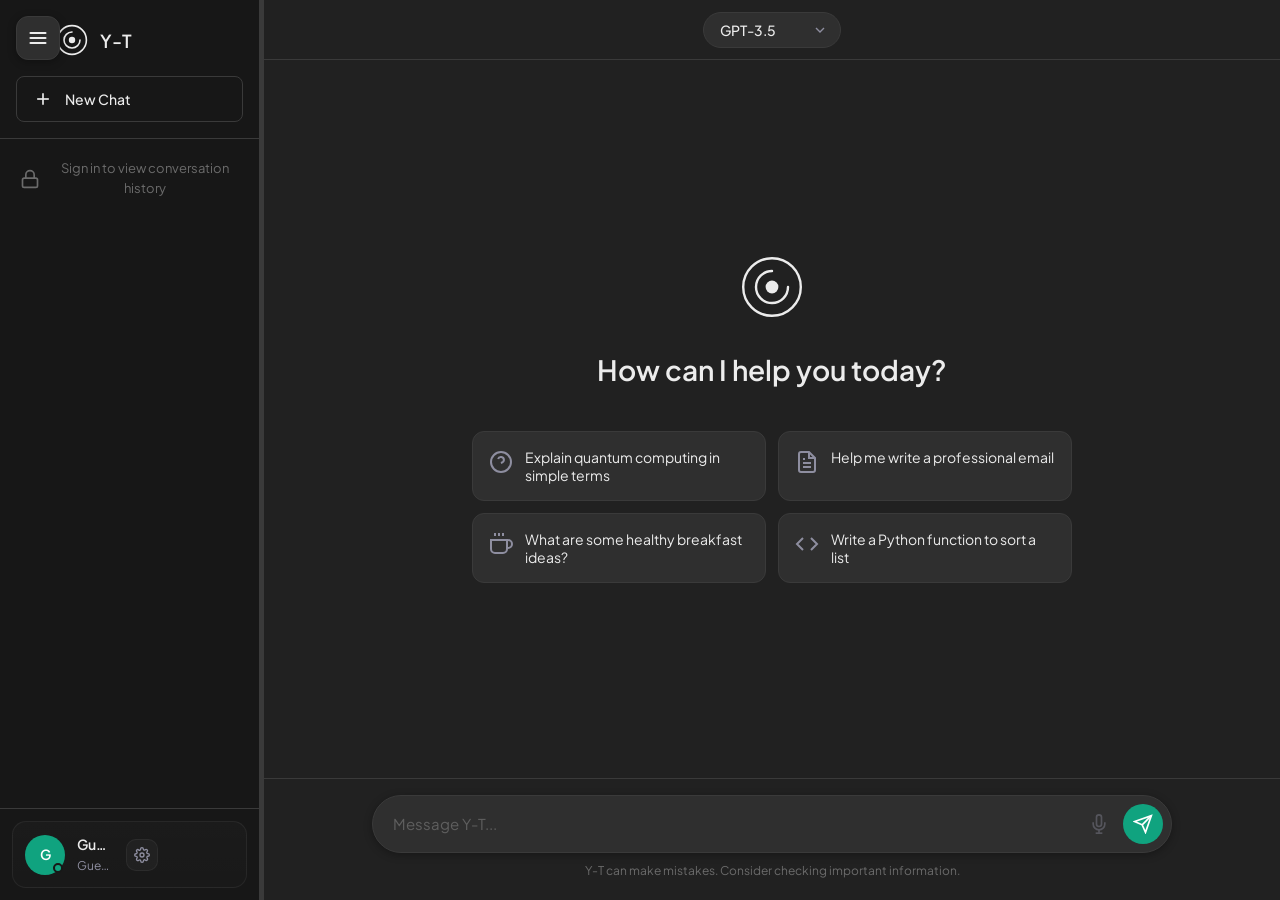
==== commit 56c159a9: "Improve menu toggle button styling and appearance" ====
--- a/chat.html
+++ b/chat.html
@@ -78,7 +78,7 @@
 
         <!-- Mobile Menu Toggle -->
         <button id="menu-toggle" class="menu-toggle">
-            <svg width="24" height="24" viewBox="0 0 24 24" fill="none" stroke="currentColor" stroke-width="2">
+            <svg width="20" height="20" viewBox="0 0 24 24" fill="none" stroke="currentColor" stroke-width="2.5" stroke-linecap="round">
                 <line x1="3" y1="12" x2="21" y2="12"></line>
                 <line x1="3" y1="6" x2="21" y2="6"></line>
                 <line x1="3" y1="18" x2="21" y2="18"></line>
--- a/styles.css
+++ b/styles.css
@@ -539,19 +539,32 @@
     top: 16px;
     left: 16px;
     z-index: 200;
-    width: 40px;
-    height: 40px;
+    width: 44px;
+    height: 44px;
     border: none;
-    border-radius: 8px;
-    background-color: var(--bg-input);
+    border-radius: 12px;
+    background-color: var(--bg-secondary);
     color: var(--text-primary);
     cursor: pointer;
     box-shadow: var(--shadow);
-    transition: var(--transition);
+    transition: all 0.2s ease;
+    backdrop-filter: blur(10px);
+    -webkit-backdrop-filter: blur(10px);
+    border: 1px solid var(--border-color);
+    display: flex;
+    align-items: center;
+    justify-content: center;
 }
 
 .menu-toggle:hover {
-    background-color: var(--bg-hover);
+    background-color: var(--accent-color);
+    color: white;
+    transform: scale(1.05);
+    box-shadow: var(--shadow-lg);
+}
+
+.menu-toggle:active {
+    transform: scale(0.95);
 }
 
 /* Main Content */
